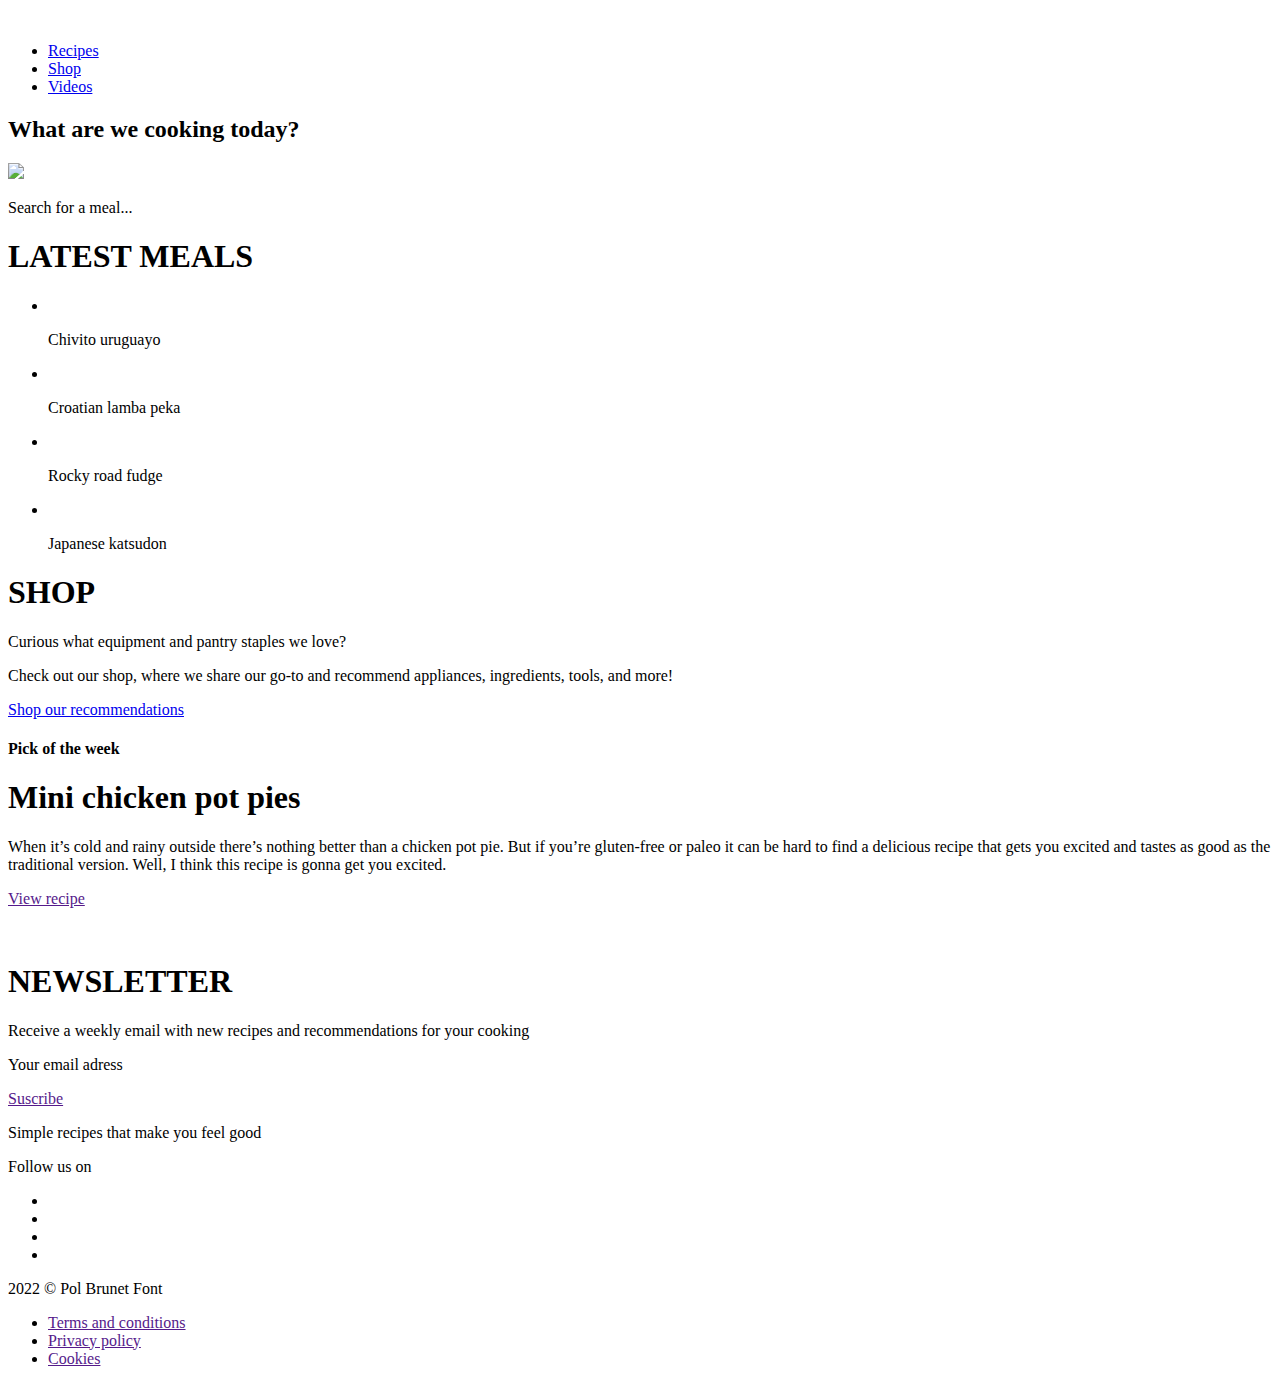
==== index.html @ c9a80570 "Index added" ====
<!DOCTYPE html>
<html lang="en">
<head>
    <meta charset="UTF-8">
    <meta http-equiv="X-UA-Compatible" content="IE=edge">
    <meta name="viewport" content="width=device-width, initial-scale=1.0">
    <title>Home</title>
    <link rel="stylesheet" href="css/styles.css"> 
</head>
<body>
    <header>
        <a href="index.html"><img src="img/logos/logo.png" alt=""></a>
        <nav>
            <ul>
                <li><a href="recipes.html">Recipes</a></li>
                <li><a href="shop.html">Shop</a></li>
                <li><a href="videos.html">Videos</a></li>
            </ul>
        </nav>
    </header>
    <main>
        <div class="highlighted">
            <h2>What are we cooking today?</h2>
            <div class="search">
                <img src="img/icons/search.svg">
                <p>Search for a meal...</p>
            </div>        
        </div>
        <div class="meals">
            <h1>LATEST MEALS</h1>
            <ul>
                <li>
                    <a href=""><img src="img/meals/chivito.jpg" alt=""></a>
                    <p>Chivito uruguayo</p>
                </li>
                <li>
                    <a href=""><img src="img/meals/lamb-peka.jpg" alt=""></a>
                    <p>Croatian lamba peka</p>
                </li>
                <li>
                    <a href=""><img src="img/meals/rocky-road.jpg" alt=""></a>
                    <p>Rocky road fudge</p>
                </li>
                <li>
                    <a href=""><img src="img/meals/katsudon.jpg" alt=""></a>
                    <p>Japanese katsudon</p>
                </li>
            </ul>
        </div>
        <div class="shop">
            <div>
                <h1>SHOP</h1>
                <p>Curious what equipment and pantry staples we love?</p>
                <p>Check out our shop, where we share our go-to and recommend appliances, ingredients, tools, and more!</p>
                <a href="shop.html">Shop our recommendations</a>
            </div>            
        </div>
        <div class="weekpick">
            <div>
                <h4>Pick of the week</h4>
                <h1>Mini chicken pot pies</h1>
                <p>When it’s cold and rainy outside there’s nothing better than a chicken pot pie. But if you’re gluten-free or paleo it can be hard 
                to find a delicious recipe that gets you excited and tastes as good as the traditional version. Well, I think this recipe is gonna 
                get you excited.</p>
                <a href="">
                    <p>View recipe</p>
                </a>
            </div>            
            <img src="img/pick-week.jpg" alt="">
        </div>
        <div class="newsletter">
            <div>
                <h1>NEWSLETTER</h1>
                <p>Receive a weekly email with new recipes and recommendations for your cooking</p>
                <div class="suscribe">
                    <p>Your email adress</p>
                    <a href="">Suscribe</a>
                </div>                
            </div>                    
        </div>
    </main>    
    <footer>
        <div class="foot-one">
            <p>Simple recipes that make you feel good</p>
            <div class="follow">
                <p>Follow us on</p>
                <ul>
                    <li><a href=""><img src="img/icons/twitter.svg" alt=""></a></li>
                    <li><a href=""><img src="img/icons/instagram.svg" alt=""></a></li>
                    <li><a href=""><img src="img/icons/youtube.svg" alt=""></a></li>
                    <li><a href=""><img src="img/icons/facebook.svg" alt=""></a></li>
                </ul>
            </div>            
        </div>
        <div class="foot-two">
            <p>2022 © Pol Brunet Font</p>
            <ul>
                <li><a href="">Terms and conditions</a></li>
                <li><a href="">Privacy policy</a></li>
                <li><a href="">Cookies</a></li>
            </ul>
        </div>              
    </footer>
</body>
</html>
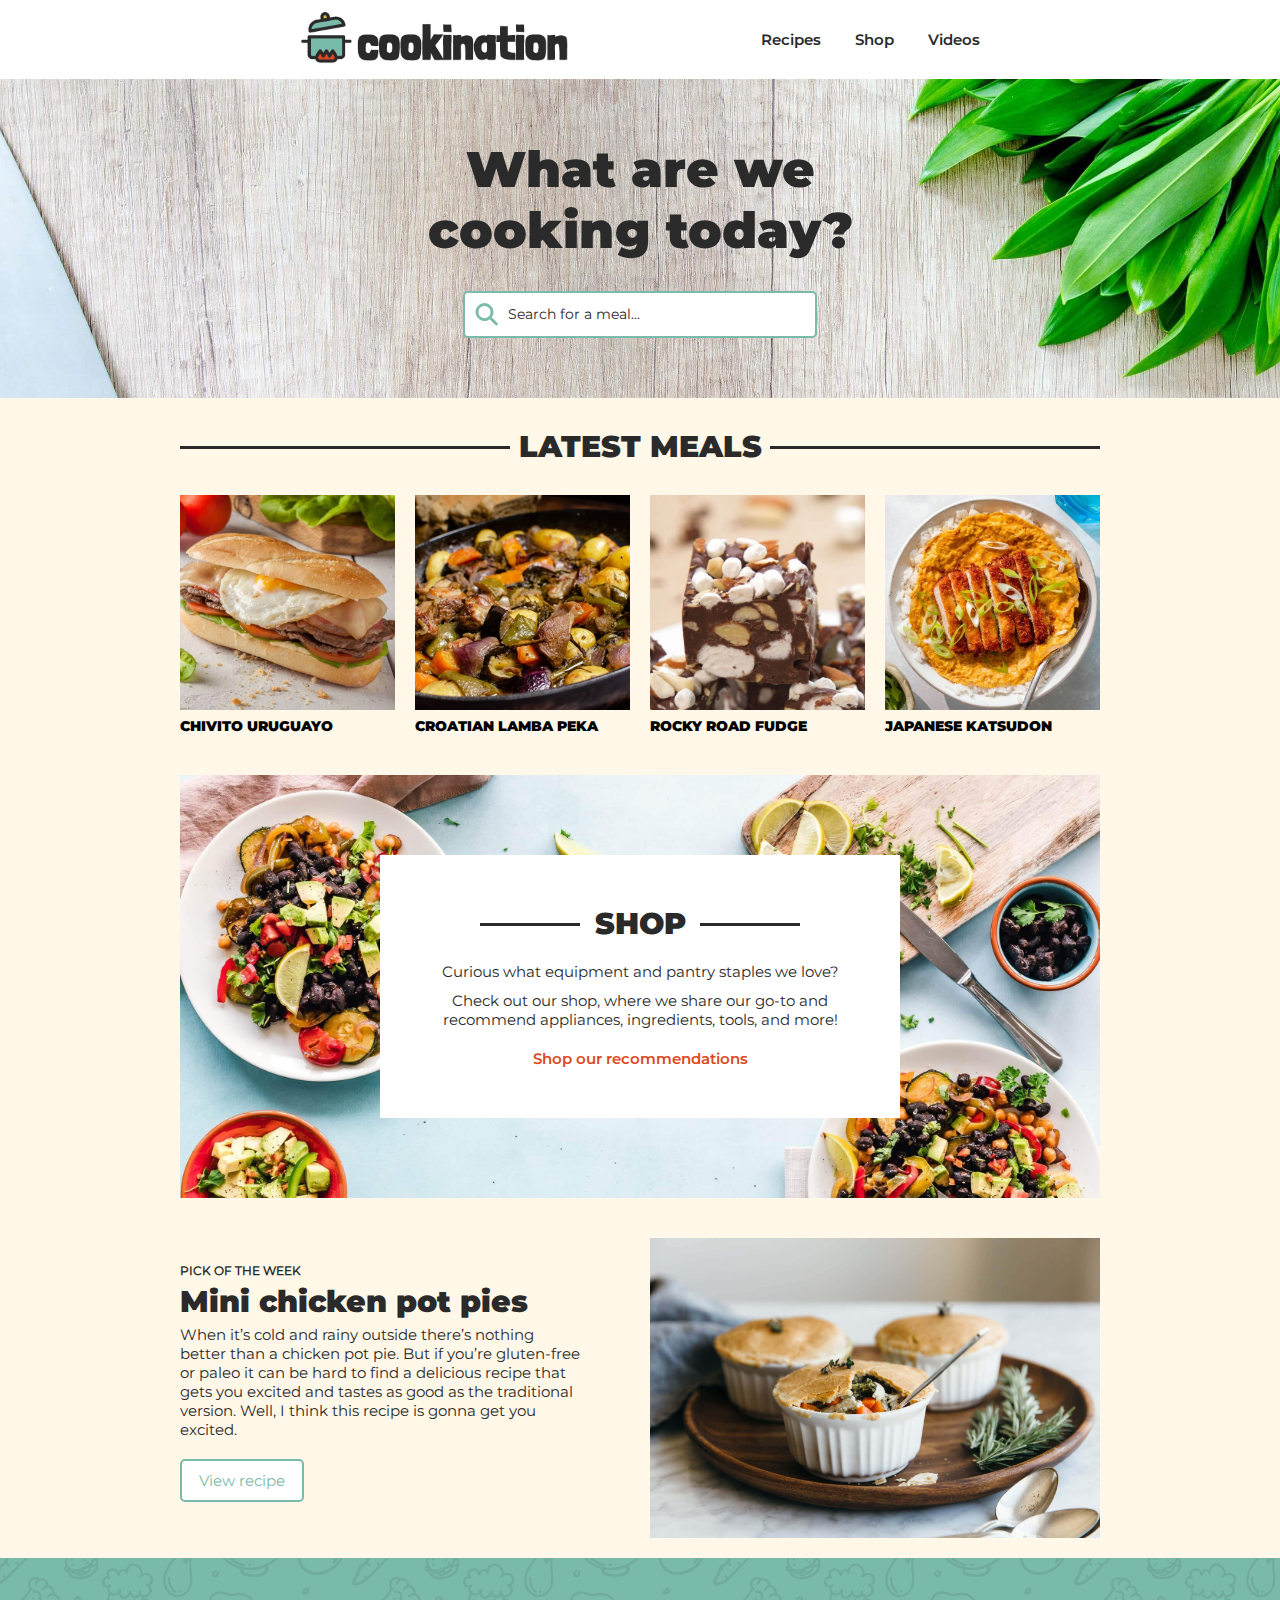
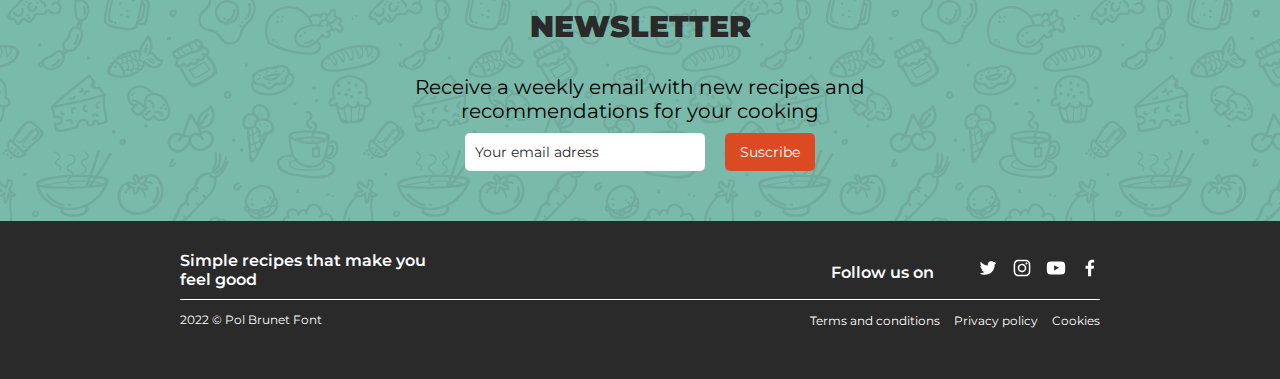
==== commit f74e1693: "Update index.html" ====
--- a/index.html
+++ b/index.html
@@ -12,7 +12,7 @@
         <a href="index.html"><img src="img/logos/logo.png" alt=""></a>
         <nav>
             <ul>
-                <li><a href="recipes.html">Recipes</a></li>
+                <li><a href="/recipes.html">Recipes</a></li>
                 <li><a href="shop.html">Shop</a></li>
                 <li><a href="videos.html">Videos</a></li>
             </ul>
--- a/css/styles.css
+++ b/css/styles.css
@@ -0,0 +1,814 @@
+@font-face {
+    font-family: myMontserrat;
+    src: url(../fonts/Montserrat-Regular.ttf);
+}
+
+@font-face {
+    font-family: myMontserratBold;
+    src: url(../fonts/Montserrat-SemiBold.ttf);
+}
+
+@font-face {
+    font-family: myMontserratBlack;
+    src: url(../fonts/Montserrat-Black.ttf);
+}
+
+*{
+    margin: 0;
+    padding: 0;
+}
+
+header{
+    display: flex;
+    position: relative;
+    
+    top: 10px;
+    margin-bottom: 20px;
+}
+
+ul{
+    list-style-type: none;
+}
+
+nav li{
+    display: inline;
+    margin-left: 30px;
+    font-family: myMontserratBold;
+    font-size: 15px;
+}
+
+nav a{
+    color: #2A2A2A;
+    text-decoration: none;
+}
+
+nav a:hover{
+    color: #79BAAB;
+    text-decoration: none;
+}
+
+.selected{
+    font-family: myMontserratBlack;
+    border-bottom: 3px dashed;
+}
+
+main{
+    background-color: #FFF7E8;
+    margin-bottom: 0;
+}
+
+.highlighted{
+    background-image: url("../img/knife-bg.jpg");
+    background-size: cover;
+    padding-top: 60px;
+    padding-bottom: 60px;
+}
+
+.highlighted>h2{
+    text-align: center;
+    margin: auto;
+    width: 500px;
+    font-family: myMontserratBlack;
+    font-size: 50px;
+    color: #2A2A2A;
+}
+
+.highlighted>.search{
+    margin-top: 30px;    
+}
+
+.search{
+    display: flex;
+    margin: auto;
+    align-items: center;
+    background-color: white;
+    border-radius: 5px;
+    width: 350px;
+    padding-top: 10px;
+    padding-bottom: 10px;
+    border: 2px solid #79BAAB;
+}
+
+.search>*{
+    margin-left: 10px;
+}
+
+.search>p{
+    font-family: myMontserrat;
+    font-size: 14px;
+    color: #2A2A2A;
+}
+
+h1{
+    font-family: myMontserratBlack;
+    margin: 30px auto;
+    color: #2A2A2A ;
+    text-align: center;
+    font-size: 30px;    
+    position: relative;
+}
+
+h1:before {
+    content: "";
+    display: block;
+    height: 3px;
+    background: #2A2A2A ;
+    left: 0;
+    top: 50%;
+    position: absolute;
+}
+
+h1:after {
+    content: "";
+    display: block;
+    height: 3px;
+    background: #2A2A2A ;
+    right: 0;
+    top: 50%;
+    position: absolute;
+}
+
+.meals ul{
+    display:grid;
+    grid-template-columns: 1fr;
+    list-style: none;
+}
+
+.meals p{
+    margin-top: 3px;
+    font-family: myMontserratBlack;
+    text-transform: uppercase;
+    font-size: 14px;
+}
+
+.meals img{
+    width: 100%;        
+}
+
+.shop{  
+    margin: 40px auto;
+    background-image: url("../img/shop-bg.jpg");
+    background-size: cover;
+    padding-top: 40px;
+    padding-bottom: 40px;
+}
+
+.shop>div{
+    background-color: white;
+    margin: 40px 200px;
+    padding-top: 20px;
+    padding-bottom: 30px;
+}
+
+.shop h1{
+    max-width: 320px;
+    margin-bottom: 20px;
+}
+
+.shop h1:before, .shop h1:after{
+    width: 100px;
+}
+
+.shop p{
+    margin: auto;
+    text-align: center;
+    width: 450px;
+    margin-top: 10px;
+    font-family: myMontserrat;
+    color: #2A2A2A;
+    font-size: 15px;
+}
+
+.shop a{
+    margin: 20px 0;
+    display: block;
+    text-align: center;
+    font-family: myMontserratBold;
+    color: #DC4A23;
+    font-size: 15px;
+    text-decoration: none;
+}
+
+.shop a:hover{
+    color: #EB9781;
+    text-decoration: none;
+}
+
+.weekpick{
+    display: grid;    
+    margin: auto;
+    margin-bottom: 0px;
+}
+
+.weekpick img{
+    width: 100%;
+}
+
+.weekpick h4{
+    margin-top: 25px;
+    text-transform: uppercase;
+    font-family: myMontserrat;
+    color: #2A2A2A;
+    font-size: 12px;
+}
+
+.weekpick h1{
+    margin: 0;
+    text-align: left;
+    margin-top: 5px;
+}
+
+.weekpick p{
+    margin-top: 5px;
+    color: #2A2A2A;
+    margin-right: 50px;
+    font-family: myMontserrat;
+    font-size: 15px;
+}
+
+.weekpick a{
+    margin-top: 20px;
+    display: flex;
+    align-items: center;
+    background-color: white;
+    border-radius: 5px;
+    width: 100px;
+    padding: 10px;
+    border: 2px solid #79BAAB;
+    text-decoration: none;    
+}
+
+.weekpick a>p{
+    margin: auto;
+    text-align: center;
+    color: #79BAAB;
+    
+}
+
+.weekpick a:hover{
+    background-color: #79BAAB;
+}
+
+.weekpick a:hover>p{
+    color: white;
+}
+
+.newsletter{    
+    margin-top: 20px;  
+    background-color: #79BAAB;
+}
+
+.newsletter>div {
+    padding: 0;
+    padding-top: 20px;
+    padding-bottom: 50px;
+    display: block;
+    position: relative;
+}
+  
+.newsletter>div::after {
+    content: "";
+    background-image: url('../img/doodle.png');
+    opacity: 0.1;
+    top: 0;
+    left: 0;
+    bottom: 0;
+    right: 0;
+    position: absolute;  
+}
+
+.newsletter p, .newsletter a{
+    margin: auto;
+    text-align: center;
+    width: 450px;
+    margin-top: 10px;
+    font-family: myMontserrat;
+    font-size: 20px;
+}
+
+.suscribe{
+    display: grid;
+    grid-column-gap: 20px;
+    grid-auto-flow: column;
+    grid-template-columns: repeat(2, 1fr);
+    align-items: center;
+    width: 350px;
+    margin: auto;
+}
+
+.suscribe>p{
+    background-color: white;
+    color: #2A2A2A;
+    text-align: left;
+    padding-left: 10px;
+    border-radius: 5px;
+    width: 230px;
+    padding-top: 10px;
+    padding-bottom: 10px;
+    z-index: 1;
+    font-size: 14px;
+}
+
+.suscribe>a{
+    background-color: #DC4A23;
+    color: white;
+    border-radius: 5px;
+    width: 100%;
+    padding-top: 10px;
+    padding-bottom: 10px;
+    z-index: 1;
+    text-decoration: none;
+    font-size: 14px;
+}
+
+.suscribe>a:hover{
+    background-color: #EB9781;
+}
+
+footer{
+    background-color: #2A2A2A;
+    display: flex;
+    flex-direction: column;
+    padding-top: 30px;
+}
+
+footer p, .follow{
+    color: white;
+}
+
+footer p{
+    margin-left: 0;
+}
+
+.follow{
+    margin-right: 0;   
+}
+
+footer li{
+    display: inline;
+    font-family: myMontserrat;
+    font-size: 15px;
+
+}
+
+footer img{
+    width: 20px;
+}
+
+.foot-one p{
+    font-family: myMontserratBold;
+}
+
+.foot-one{
+    position: relative;
+    padding-bottom: 10px;
+    border-bottom: 1px solid white;
+}
+
+.foot-one a{
+    color: white;
+    opacity: 1;
+}
+
+.foot-one a:hover{
+    opacity: 0.7;
+}
+
+.foot-two{
+    margin-bottom: 50px;
+}
+
+.foot-two p{
+    font-family: myMontserrat;
+    font-size: 12px;
+}
+
+.foot-two a{
+    color: white;
+    text-decoration: none;
+    font-size: 12px;
+}
+
+.foot-two a:hover{
+    color: #79BAAB;
+}
+
+.content h1:not(.newsletter h1){
+    padding-top: 20px;
+}
+
+.content p:not(.newsletter p, .products p, .videos p){
+    font-family: myMontserrat;
+    margin: auto;
+}
+
+.recipes-page, .shop-page{
+    width: 920px;
+    margin: auto;
+    margin-top: 30px;
+    display: flex; 
+    flex-direction: row;
+    gap: 20px;
+}
+
+.filter, .products{
+    
+    vertical-align:top;
+}
+
+.filter{
+    margin-top: 0;
+    background-color: white;
+    width: 300px;
+}
+
+.filter>*{
+    margin-left: 15px;
+}
+
+.filter>h3{
+    font-family: myMontserratBlack;
+    color: #2A2A2A;
+    margin-top: 15px;
+}
+
+.filter li{
+    margin-top: 5px;
+    font-family: myMontserrat;
+    font-size: 14px;
+}
+
+.filter .search{
+    width: 240px;
+}
+
+.filter .search>p{
+    margin-left: 10px;
+}
+
+.products {
+    display:grid;
+    grid-template-columns: 1fr;
+    width: 620px;
+}
+
+.products li{
+    width: 100%
+}
+
+.products p{
+    margin-top: 3px;
+    font-family: myMontserratBlack;
+    text-transform: uppercase;
+    font-size: 14px;
+}
+
+.products img{
+    width: 100%;       
+}
+
+.pages{
+    margin-top: 10px;
+    width: 620px;
+    margin: auto;
+    text-align: center;
+}
+
+.pages li{
+    display: inline;
+    margin-left: 5px;
+    font-family: myMontserratBold;
+    font-size: 12px;
+}
+
+.pages a{
+    color: #79BAAB;
+    text-decoration: none;
+}
+
+.pages a:hover{
+    color: #C5E1DB;
+}
+
+.videos-page{
+    margin-top: 25px;
+}
+
+.videos p{
+    margin-top: 3px;
+    font-family: myMontserrat;
+    font-size: 14px;
+    width: 90%;
+    margin-left: 10px;
+    
+}
+
+.videos li{
+    width: 100%;
+    margin-top: 0;
+    background-color: white;
+    padding-right: 5px;
+    padding-bottom: 15px;
+}
+
+.videos iframe{
+    margin-bottom: 0px;
+    width: 100%; 
+    height: 250px;
+}
+
+.videos .title{
+    margin-top: 0px;
+    padding-top: 10px;
+    text-transform: uppercase;
+    font-family: myMontserratBlack;
+}
+
+@media (min-width: 1024px) {
+    header{
+        justify-content: space-between;
+    }
+        
+    header img{
+        margin-left: 300px;
+        width: 270px;
+    }
+
+    nav ul{
+        margin-right: 300px;
+        margin-top: 20px;
+    }
+    
+    .meals>h1{
+        max-width: 920px;
+    }
+
+    .meals>h1:before, .meals>h1:after{
+        width: 330px;
+    }
+
+    .meals ul {
+        display: grid;
+        grid-column-gap: 20px;
+        grid-auto-flow: column;
+        grid-template-columns: repeat(4, 1fr);
+        padding: 0;
+        max-width: 920px;
+        align-items: center;
+        margin: auto;
+    }    
+
+    .shop{  
+        width: 920px;
+    }
+
+    .shop>div{
+        margin: 40px 200px;
+    }
+
+    .shop p{
+        width: 450px;
+    }
+
+    .weekpick{
+        grid-column-gap: 20px;
+        grid-auto-flow: column;
+        grid-template-columns: repeat(2, 1fr);
+        width: 920px;      
+    }
+
+    footer>div{
+        margin: auto;
+        margin-bottom: 10px;
+        width: 920px;
+        display: flex;
+        justify-content: space-between;
+        flex-direction: row;
+    }
+
+    footer p, .follow{
+        margin: auto;
+    }
+
+    footer p{
+        text-align: left;
+        margin-left: 0;
+        width: 270px;
+    }
+
+    footer li{
+        margin-left: 10px;
+    }
+
+    .follow{
+        margin-right: 0;
+    }
+
+    .follow p, .follow ul{
+        display: inline;
+        margin-left: 30px;       
+    }
+
+    .content h1:not(.newsletter h1){
+        text-align: left;
+        width: 920px;
+    }
+
+    .content p:not(.newsletter p, .products p, .videos p){
+        width: 920px;
+        text-align: left;
+    }
+
+    .products {
+        display: grid;
+        grid-auto-flow: row;
+        grid-column-gap: 20px;
+        grid-row-gap: 20px;
+        grid-template-columns: repeat(3, 1fr);
+        margin: 0;
+        padding: 0;
+        width: 620px;
+        margin-bottom: 15px;
+    }
+
+    .recipes-page .products{
+        grid-template-rows: repeat(4, 1fr);
+    }
+
+    .recipes-page .filter{
+        height: 950px;
+    }
+
+    .pages{
+        width: 620px;
+    }
+
+    .shop-page .products{
+        grid-template-rows: repeat(3, 1fr);
+    }
+
+    .shop-page .filter{
+        height: 760px;
+    }
+
+    .products li{
+        width: 190px;
+    }
+
+    .videos{
+        display: grid;
+        grid-auto-flow: row;
+        grid-column-gap: 20px;
+        grid-row-gap: 40px;
+        grid-template-columns: repeat(2, 1fr);
+        grid-template-rows: repeat(3, 1fr);
+        margin: auto;
+        max-width: 920px;
+        margin-bottom: 15px;
+        padding-bottom: 40px;
+    }
+
+    .videos li{
+        width: 450px;
+    }
+}
+
+@media (max-width: 768px) and (min-width: 450px){
+    header{
+        flex-direction: column;
+        align-items: center;
+    }
+
+    header img{
+        width: 180px;
+    }
+
+    nav ul{    
+        margin-top: 10px;
+    }
+    
+    .meals>h1{
+        max-width: 450px;
+    }
+
+    .meals>h1:before, .meals>h1:after{
+        width: 90px;
+    }
+
+    .meals ul {
+        display: grid;
+        grid-column-gap: 20px;
+        grid-row-gap: 20px;
+        grid-auto-flow: row;
+        grid-template-columns: repeat(2, 1fr);
+        grid-template-rows: repeat(2, 1fr);
+        padding: 0;
+        max-width: 450px;
+        align-items: center;
+        margin: auto;
+    }
+
+    .shop{  
+        margin: 40px auto;
+        width: 450px;
+        background-image: url("../img/shop-bg.jpg");
+        background-size: cover;
+        padding-top: 40px;
+        padding-bottom: 40px;
+    }
+
+    .shop>div{
+        margin: 40px 20px;
+    }
+
+    .shop p{
+        width: 350px;
+    }
+
+    .weekpick{
+        grid-column-gap: 20px;
+        grid-auto-flow: column;
+        grid-template-rows: repeat(2, 1fr); 
+        grid-template-columns: repeat(2, 1fr);
+        width: 900px;
+        margin-left: 20px;       
+    }
+
+    footer>div{
+        margin: auto;
+        margin-bottom: 10px;
+        width: 450px;
+        display: flex;
+        flex-direction: column;
+        align-items: center;
+    }
+
+    footer p{
+        text-align: center;
+        margin-left: 0;
+        width: 400px;
+        margin-bottom: 20px;
+    }
+
+    .follow p{
+        font-family: myMontserrat;
+        font-size: 14px;
+    }
+
+    footer ul{
+        text-align: center;
+        margin-left: 0;
+        margin-right: 0;
+    }
+
+    footer li{
+        margin: 0 10px;
+    }
+
+    .content h1:not(.newsletter h1){
+        text-align: center;
+        width: 450px;
+    }
+
+    .content p:not(.newsletter p, .products p, .videos p){
+        width: 450px;
+        text-align: center;
+    }
+
+    .filter{
+        display: none;
+    }
+
+    .products {
+        display: grid;
+        grid-auto-flow: row;
+        grid-column-gap: 20px;
+        grid-row-gap: 20px;
+        grid-template-columns: repeat(2, 1fr);
+        margin: 0;
+        padding: 0;
+        width: 450px;
+        margin-bottom: 15px;
+        margin-left: 20px;
+    }
+
+    .recipes-page .products{
+        grid-template-rows: repeat(6, 1fr);
+    }
+
+    .pages{
+        width: 450px;
+    }
+
+    .videos{
+        display: grid;
+        grid-auto-flow: row;
+        grid-column-gap: 20px;
+        grid-row-gap: 40px;
+        grid-template-columns: repeat(1, 1fr);
+        margin: auto;
+        max-width: 450px;
+        margin-bottom: 15px;
+        padding-bottom: 40px;
+    }
+}